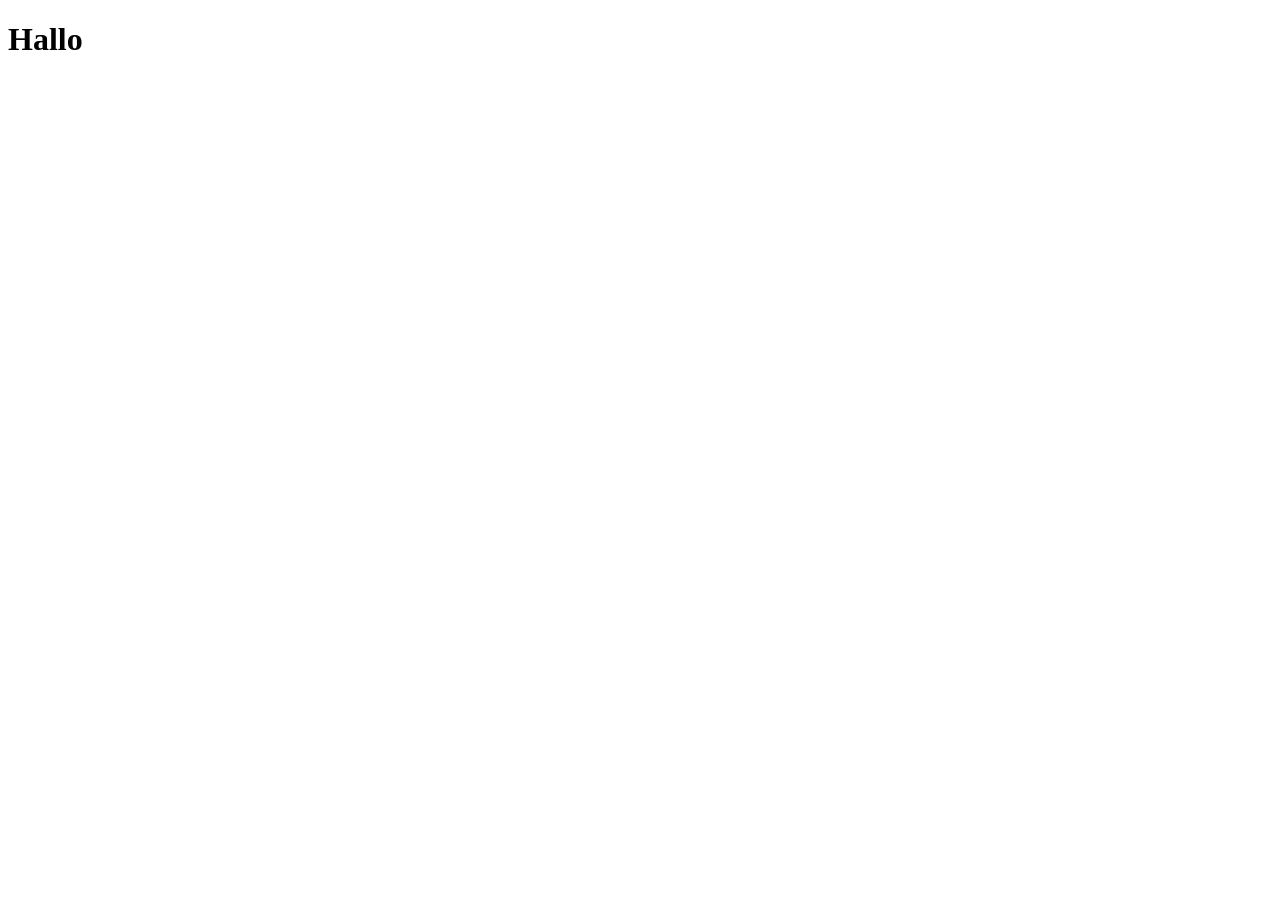
==== index.html @ 9c826c91 "init" ====
<!DOCTYPE html>
<html lang="en">
<head>
    <meta charset="UTF-8">
    <meta name="viewport" content="width=device-width, initial-scale=1.0">
    <title>Document</title>
</head>
<script async src="https://www.googletagmanager.com/gtm.js?id=GTM-KD3RTMKB"></script>
<script>
  window.dataLayer = window.dataLayer || [];
  function gtag(){dataLayer.push(arguments);}
  gtag('js', new Date());
</script>

<body>
    <h1>Hallo</h1>
</body>
</html>
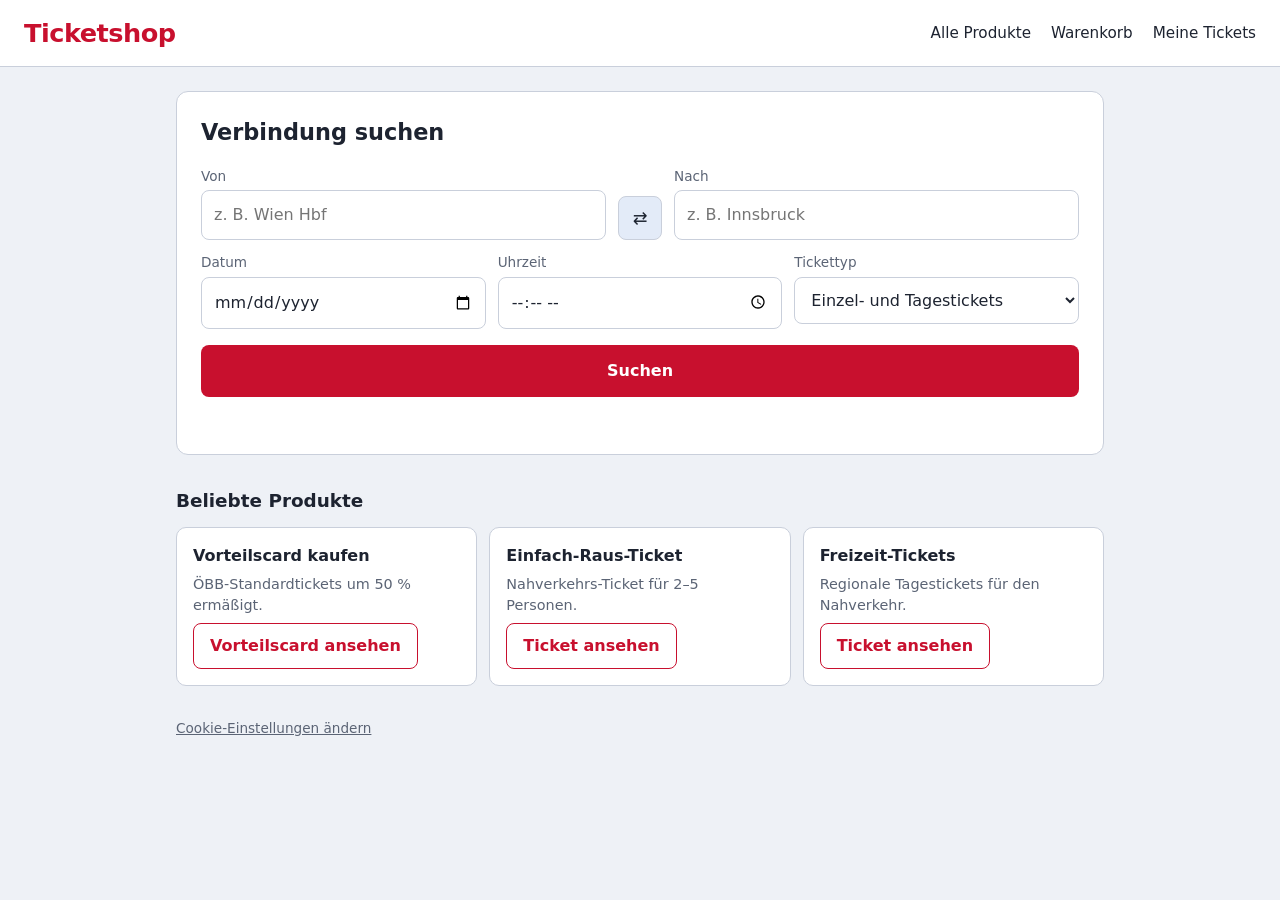
==== commit 4d6f4ca3: "Very minimalistic page, attempted rebuild of oebb, styles by ai" ====
--- a/index.html
+++ b/index.html
@@ -1,18 +1,59 @@
 <!DOCTYPE html>
-<html lang="en">
+<html lang="de">
 <head>
-    <meta charset="UTF-8">
-    <meta name="viewport" content="width=device-width, initial-scale=1.0">
-    <title>Document</title>
+<meta charset="UTF-8">
+<meta name="viewport" content="width=device-width, initial-scale=1.0">
+<title>Ticketshop Prototype – Analytics Demo</title>
+<link rel="stylesheet" href="styles.css">
 </head>
-<script async src="https://www.googletagmanager.com/gtm.js?id=GTM-KD3RTMKB"></script>
-<script>
-  window.dataLayer = window.dataLayer || [];
-  function gtag(){dataLayer.push(arguments);}
-  gtag('js', new Date());
-</script>
+<body>
 
-<body>
-    <h1>Hallo</h1>
+<header>
+  <span class="logo">Ticketshop</span>
+  <nav><a href="#">Alle Produkte</a><a href="#">Warenkorb</a><a href="#">Meine Tickets</a></nav>
+</header>
+
+<main>
+  <form class="search" id="search-form">
+    <h1>Verbindung suchen</h1>
+    <div class="grid">
+      <div><label for="from">Von</label><input id="from" placeholder="z. B. Wien Hbf" autocomplete="off"></div>
+      <button type="button" class="swap" id="swap-btn" aria-label="Von und Nach tauschen">⇄</button>
+      <div><label for="to">Nach</label><input id="to" placeholder="z. B. Innsbruck" autocomplete="off"></div>
+    </div>
+    <div class="row2">
+      <div><label for="date">Datum</label><input id="date" type="date"></div>
+      <div><label for="time">Uhrzeit</label><input id="time" type="time"></div>
+      <div><label for="ticket-type">Tickettyp</label>
+        <select id="ticket-type">
+          <option value="single">Einzel- und Tagestickets</option>
+          <option value="season">Zeitkarten</option>
+          <option value="reservation">Nur Sitzplatzreservierung</option>
+        </select>
+      </div>
+    </div>
+    <button type="submit" class="primary" id="search-btn">Suchen</button>
+    <div id="result" role="status" aria-live="polite"></div>
+  </form>
+
+  <h2>Beliebte Produkte</h2>
+  <div class="products">
+    <div class="product"><strong>Vorteilscard kaufen</strong><p>ÖBB-Standardtickets um 50 % ermäßigt.</p>
+      <button data-cta="vorteilscard">Vorteilscard ansehen</button></div>
+    <div class="product"><strong>Einfach-Raus-Ticket</strong><p>Nahverkehrs-Ticket für 2–5 Personen.</p>
+      <button data-cta="einfach_raus">Ticket ansehen</button></div>
+    <div class="product"><strong>Freizeit-Tickets</strong><p>Regionale Tagestickets für den Nahverkehr.</p>
+      <button data-cta="freizeit">Ticket ansehen</button></div>
+  </div>
+
+  <button class="reset" id="reset-consent">Cookie-Einstellungen ändern</button>
+</main>
+
+<div id="banner" role="dialog" aria-label="Cookie-Einwilligung">
+  <p>Wir messen mit Google Analytics (über den Google Tag Manager), wie diese Seite genutzt wird. Das passiert erst, wenn Sie zustimmen. IP-Adressen werden anonymisiert.</p>
+  <div><button id="decline">Ablehnen</button><button id="accept">Zustimmen</button></div>
+</div>
+
+<script src="index.js"></script>
 </body>
 </html>
--- a/styles.css
+++ b/styles.css
@@ -0,0 +1,41 @@
+:root{
+  --red:#c8102e; --red-dark:#a30d25; --ink:#1d2330; --muted:#5b6475;
+  --bg:#eef1f6; --card:#fff; --line:#c9cfdb; --tint:#e3ebf8;
+}
+@media (prefers-color-scheme: dark){
+  :root{ --ink:#eef1f6; --muted:#a9b1c2; --bg:#141a26; --card:#1d2433; --line:#3a4358; --tint:#26314a; }
+}
+*{box-sizing:border-box}
+body{margin:0;font-family:system-ui,-apple-system,"Segoe UI",Roboto,sans-serif;background:var(--bg);color:var(--ink);line-height:1.5}
+header{background:var(--card);border-bottom:1px solid var(--line);padding:14px 24px;display:flex;justify-content:space-between;align-items:center;gap:16px}
+.logo{font-weight:800;font-size:1.6rem;color:var(--red);letter-spacing:-.5px}
+nav{display:flex;gap:20px;font-size:.95rem}
+nav a{color:var(--ink);text-decoration:none}
+nav a:hover{text-decoration:underline}
+main{max-width:960px;margin:0 auto;padding:24px 16px 120px}
+.search{background:var(--card);border-radius:12px;padding:24px;border:1px solid var(--line)}
+.search h1{margin:0 0 16px;font-size:1.4rem}
+.grid{display:grid;grid-template-columns:1fr auto 1fr;gap:12px;align-items:end}
+label{display:block;font-size:.85rem;color:var(--muted);margin-bottom:4px}
+input,select{width:100%;padding:12px;font:inherit;color:var(--ink);background:var(--card);border:1px solid var(--line);border-radius:8px}
+.row2{display:grid;grid-template-columns:1fr 1fr 1fr;gap:12px;margin-top:12px}
+button{font:inherit;cursor:pointer;border-radius:8px}
+.swap{width:44px;height:44px;border:1px solid var(--line);background:var(--tint);color:var(--ink);font-size:1.1rem}
+.primary{margin-top:16px;width:100%;padding:14px;border:0;background:var(--red);color:#fff;font-weight:700}
+.primary:hover{background:var(--red-dark)}
+:focus-visible{outline:3px solid #1a5fd0;outline-offset:2px}
+#result{margin-top:12px;font-size:.95rem;color:var(--muted);min-height:1.4em}
+h2{margin:32px 0 12px;font-size:1.15rem}
+.products{display:grid;grid-template-columns:repeat(auto-fit,minmax(260px,1fr));gap:12px}
+.product{background:var(--card);border:1px solid var(--line);border-radius:10px;padding:16px;display:flex;flex-direction:column;gap:6px}
+.product p{margin:0;color:var(--muted);font-size:.9rem;flex:1}
+.product button{align-self:flex-start;padding:10px 16px;border:1px solid var(--red);background:transparent;color:var(--red);font-weight:600}
+.product button:hover{background:var(--red);color:#fff}
+#banner{position:fixed;left:0;right:0;bottom:0;background:var(--card);border-top:3px solid var(--red);padding:16px 24px;display:none;gap:16px;align-items:center;justify-content:space-between;flex-wrap:wrap;z-index:10}
+#banner p{margin:0;max-width:640px;font-size:.9rem}
+#banner div{display:flex;gap:8px}
+#banner button{padding:10px 18px;border:1px solid var(--red)}
+#accept{background:var(--red);color:#fff;font-weight:700}
+#decline{background:transparent;color:var(--red)}
+.reset{background:none;border:0;color:var(--muted);text-decoration:underline;font-size:.85rem;margin-top:32px;padding:0}
+@media(max-width:640px){ .grid,.row2{grid-template-columns:1fr} .swap{width:100%} nav{display:none} }
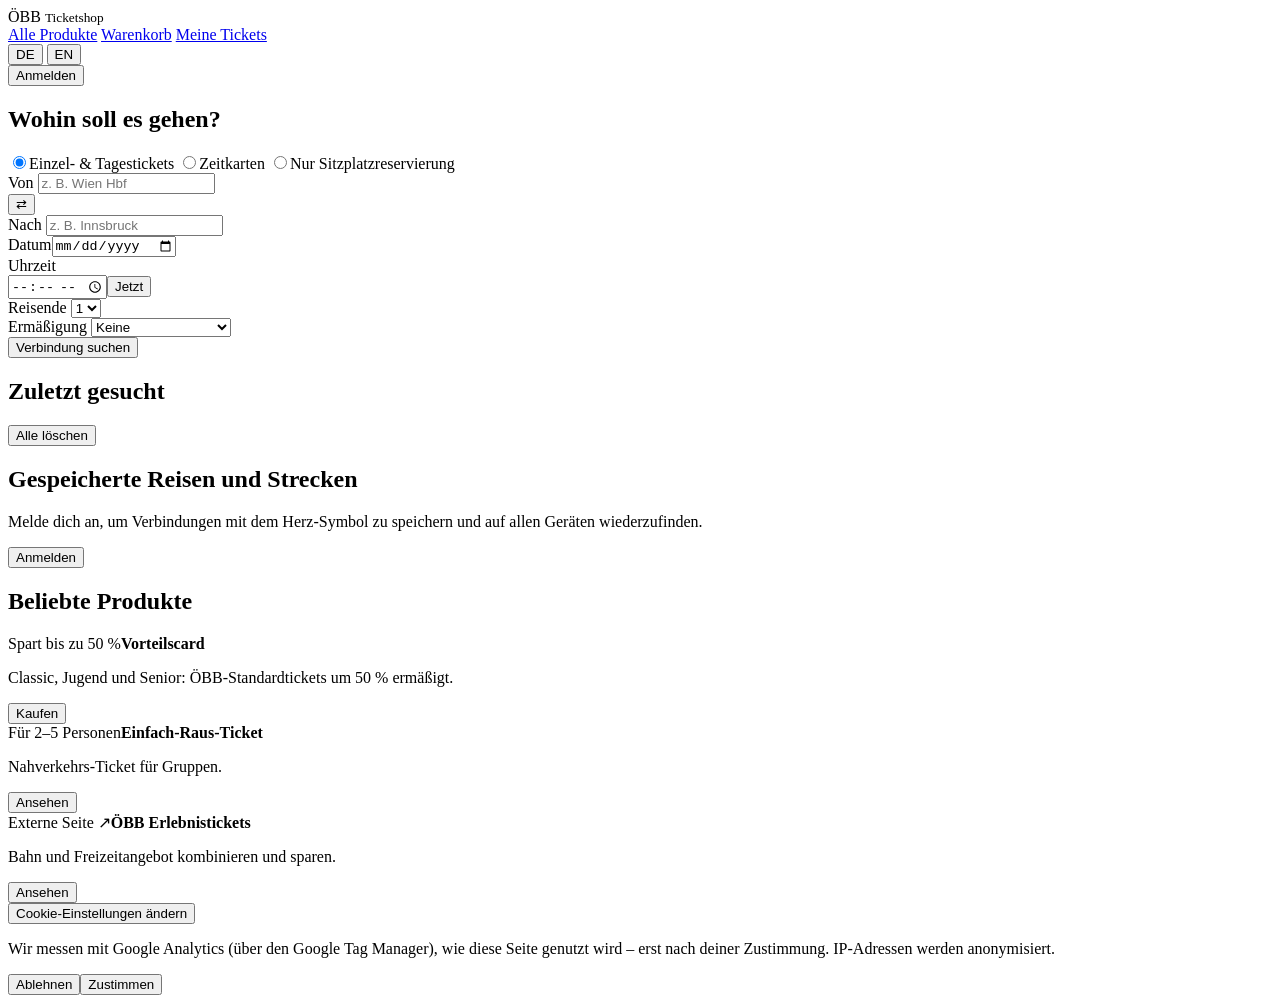
==== commit 88c2d13a: "added tracking by google analytics" ====
--- a/index.html
+++ b/index.html
@@ -3,57 +3,95 @@
 <head>
 <meta charset="UTF-8">
 <meta name="viewport" content="width=device-width, initial-scale=1.0">
-<title>Ticketshop Prototype – Analytics Demo</title>
-<link rel="stylesheet" href="styles.css">
+<title>Ticketshop Prototype – improved landing page</title>
+<link rel="stylesheet" href="style.css">
 </head>
 <body>
 
 <header>
-  <span class="logo">Ticketshop</span>
-  <nav><a href="#">Alle Produkte</a><a href="#">Warenkorb</a><a href="#">Meine Tickets</a></nav>
+  <span class="logo">ÖBB <small>Ticketshop</small></span>
+  <nav aria-label="Hauptnavigation">
+    <a href="#" data-i18n="nav_products">Alle Produkte</a>
+    <a href="#" data-i18n="nav_cart">Warenkorb</a>
+    <a href="#" data-i18n="nav_tickets">Meine Tickets</a>
+  </nav>
+  <div class="tools">
+    <div class="lang" role="group" aria-label="Sprache">
+      <button type="button" data-lang="de" aria-pressed="true">DE</button>
+      <button type="button" data-lang="en" aria-pressed="false">EN</button>
+    </div>
+    <button type="button" class="login" id="login-btn" data-i18n="login">Anmelden</button>
+  </div>
 </header>
+
+<section class="band"><h1 data-i18n="headline">Wohin soll es gehen?</h1></section>
 
 <main>
   <form class="search" id="search-form">
-    <h1>Verbindung suchen</h1>
+    <div class="tabs" role="radiogroup" aria-label="Tickettyp">
+      <label><input type="radio" name="tt" value="single" checked><span data-i18n="tt_single">Einzel- & Tagestickets</span></label>
+      <label><input type="radio" name="tt" value="season"><span data-i18n="tt_season">Zeitkarten</span></label>
+      <label><input type="radio" name="tt" value="reservation"><span data-i18n="tt_res">Nur Sitzplatzreservierung</span></label>
+    </div>
+
     <div class="grid">
-      <div><label for="from">Von</label><input id="from" placeholder="z. B. Wien Hbf" autocomplete="off"></div>
+      <div><label for="from" data-i18n="from">Von</label>
+        <input id="from" list="stations" autocomplete="off" data-i18n-ph="ph_from" placeholder="z. B. Wien Hbf"></div>
       <button type="button" class="swap" id="swap-btn" aria-label="Von und Nach tauschen">⇄</button>
-      <div><label for="to">Nach</label><input id="to" placeholder="z. B. Innsbruck" autocomplete="off"></div>
+      <div><label for="to" data-i18n="to">Nach</label>
+        <input id="to" list="stations" autocomplete="off" data-i18n-ph="ph_to" placeholder="z. B. Innsbruck"></div>
     </div>
-    <div class="row2">
-      <div><label for="date">Datum</label><input id="date" type="date"></div>
-      <div><label for="time">Uhrzeit</label><input id="time" type="time"></div>
-      <div><label for="ticket-type">Tickettyp</label>
-        <select id="ticket-type">
-          <option value="single">Einzel- und Tagestickets</option>
-          <option value="season">Zeitkarten</option>
-          <option value="reservation">Nur Sitzplatzreservierung</option>
-        </select>
-      </div>
+    <datalist id="stations"><option value="Wien Hbf"><option value="Graz Hbf"><option value="Salzburg Hbf"><option value="Innsbruck Hbf"><option value="Linz/Donau Hbf"><option value="Klagenfurt Hbf"></datalist>
+
+    <div class="row">
+      <div><label for="date" data-i18n="date">Datum</label><input id="date" type="date"></div>
+      <div><label for="time" data-i18n="time">Uhrzeit</label>
+        <div class="inline"><input id="time" type="time"><button type="button" class="ghost" id="now-btn" data-i18n="now">Jetzt</button></div></div>
+      <div><label for="pax" data-i18n="pax">Reisende</label>
+        <select id="pax"><option>1</option><option>2</option><option>3</option><option>4</option><option>5</option><option>6</option></select></div>
+      <div><label for="disc" data-i18n="disc">Ermäßigung</label>
+        <select id="disc"><option value="none" data-i18n="disc_none">Keine</option><option value="classic">Vorteilscard Classic</option><option value="youth">Vorteilscard Jugend</option><option value="senior">Vorteilscard Senior</option></select></div>
     </div>
-    <button type="submit" class="primary" id="search-btn">Suchen</button>
+
+    <button type="submit" class="primary" data-i18n="search">Verbindung suchen</button>
     <div id="result" role="status" aria-live="polite"></div>
   </form>
 
-  <h2>Beliebte Produkte</h2>
-  <div class="products">
-    <div class="product"><strong>Vorteilscard kaufen</strong><p>ÖBB-Standardtickets um 50 % ermäßigt.</p>
-      <button data-cta="vorteilscard">Vorteilscard ansehen</button></div>
-    <div class="product"><strong>Einfach-Raus-Ticket</strong><p>Nahverkehrs-Ticket für 2–5 Personen.</p>
-      <button data-cta="einfach_raus">Ticket ansehen</button></div>
-    <div class="product"><strong>Freizeit-Tickets</strong><p>Regionale Tagestickets für den Nahverkehr.</p>
-      <button data-cta="freizeit">Ticket ansehen</button></div>
-  </div>
+  <section class="panel">
+    <div class="head"><h2 data-i18n="recent">Zuletzt gesucht</h2>
+      <button type="button" class="link" id="clear-recent" data-i18n="clear">Alle löschen</button></div>
+    <div id="recent" class="chips"></div>
+  </section>
 
-  <button class="reset" id="reset-consent">Cookie-Einstellungen ändern</button>
+  <section class="panel">
+    <h2 data-i18n="saved">Gespeicherte Reisen und Strecken</h2>
+    <p class="hint" data-i18n="saved_hint">Melde dich an, um Verbindungen mit dem Herz-Symbol zu speichern und auf allen Geräten wiederzufinden.</p>
+    <button type="button" class="ghost" id="saved-login" data-i18n="login">Anmelden</button>
+  </section>
+
+  <section>
+    <h2 data-i18n="popular">Beliebte Produkte</h2>
+    <div class="products">
+      <div class="product"><span class="tag" data-i18n="tag_save">Spart bis zu 50 %</span><strong>Vorteilscard</strong>
+        <p data-i18n="p_vc">Classic, Jugend und Senior: ÖBB-Standardtickets um 50 % ermäßigt.</p>
+        <button type="button" data-cta="vorteilscard" data-i18n="buy">Kaufen</button></div>
+      <div class="product"><span class="tag" data-i18n="tag_group">Für 2–5 Personen</span><strong>Einfach-Raus-Ticket</strong>
+        <p data-i18n="p_er">Nahverkehrs-Ticket für Gruppen.</p>
+        <button type="button" data-cta="einfach_raus" data-i18n="view">Ansehen</button></div>
+      <div class="product"><span class="tag" data-i18n="tag_ext">Externe Seite ↗</span><strong>ÖBB Erlebnistickets</strong>
+        <p data-i18n="p_ex">Bahn und Freizeitangebot kombinieren und sparen.</p>
+        <button type="button" data-cta="erlebnis" data-i18n="view">Ansehen</button></div>
+    </div>
+  </section>
+
+  <button class="link reset" id="reset-consent" data-i18n="cookie_settings">Cookie-Einstellungen ändern</button>
 </main>
 
 <div id="banner" role="dialog" aria-label="Cookie-Einwilligung">
-  <p>Wir messen mit Google Analytics (über den Google Tag Manager), wie diese Seite genutzt wird. Das passiert erst, wenn Sie zustimmen. IP-Adressen werden anonymisiert.</p>
-  <div><button id="decline">Ablehnen</button><button id="accept">Zustimmen</button></div>
+  <p data-i18n="consent_text">Wir messen mit Google Analytics (über den Google Tag Manager), wie diese Seite genutzt wird – erst nach deiner Zustimmung. IP-Adressen werden anonymisiert.</p>
+  <div><button id="decline" data-i18n="decline">Ablehnen</button><button id="accept" data-i18n="accept">Zustimmen</button></div>
 </div>
 
-<script src="index.js"></script>
+<script src="script.js"></script>
 </body>
 </html>
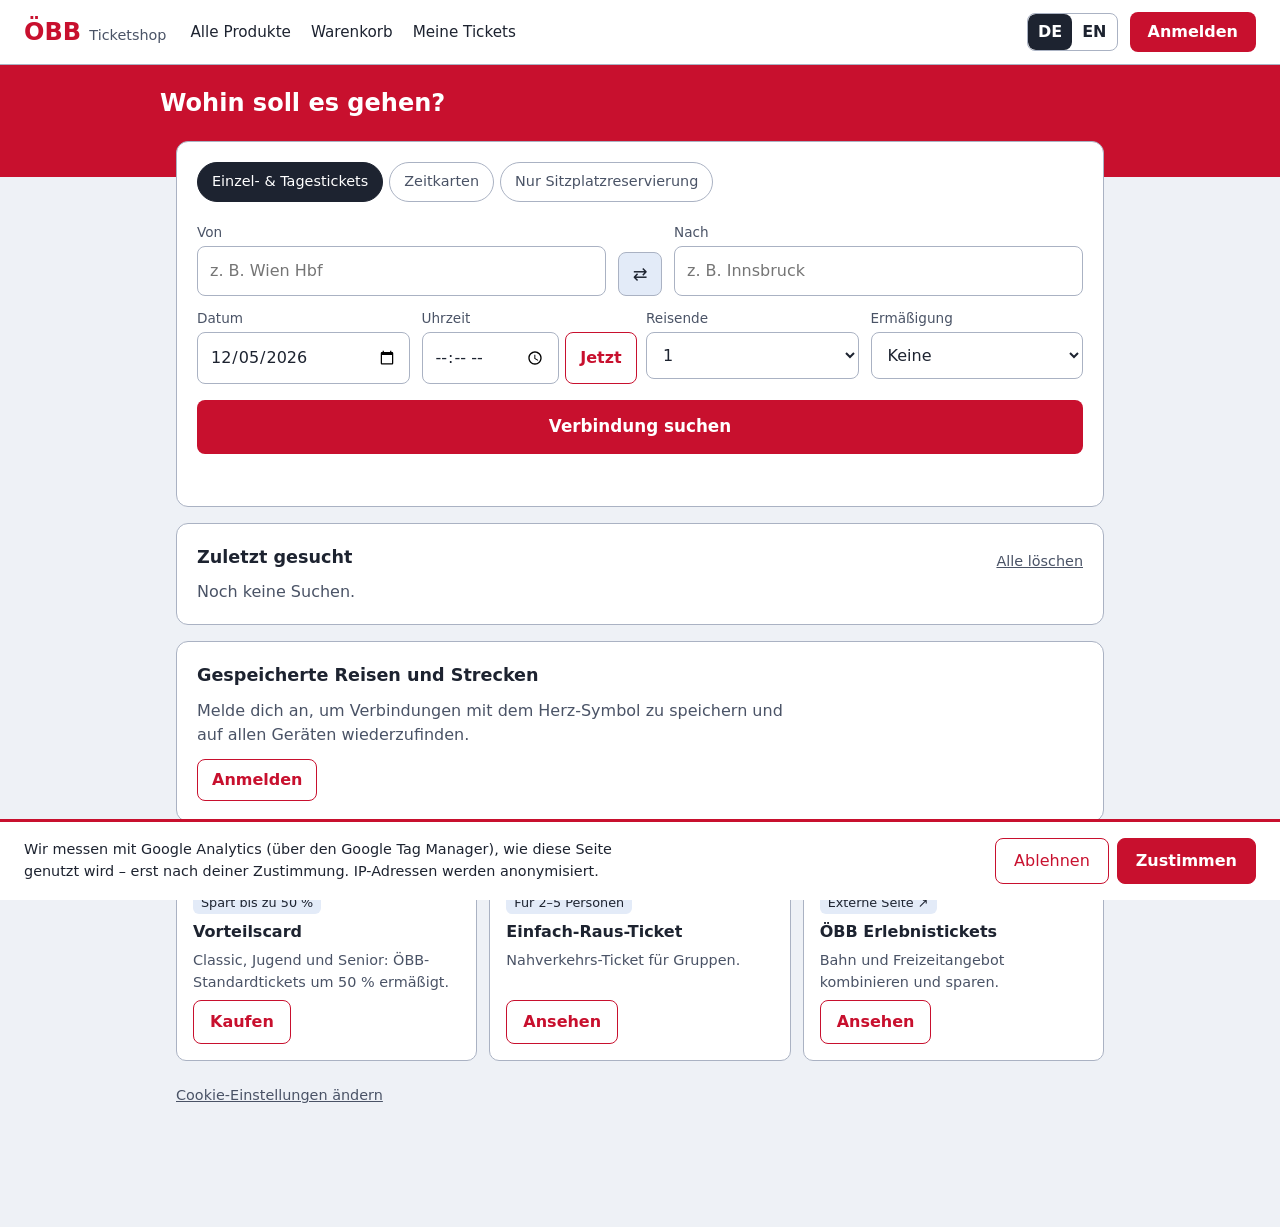
==== commit 9f5ef410: "Rename stylesheet and script files in index.html fixing naming inconsistencies" ====
--- a/index.html
+++ b/index.html
@@ -4,7 +4,7 @@
 <meta charset="UTF-8">
 <meta name="viewport" content="width=device-width, initial-scale=1.0">
 <title>Ticketshop Prototype – improved landing page</title>
-<link rel="stylesheet" href="style.css">
+<link rel="stylesheet" href="styles.css">
 </head>
 <body>
 
@@ -92,6 +92,6 @@
   <div><button id="decline" data-i18n="decline">Ablehnen</button><button id="accept" data-i18n="accept">Zustimmen</button></div>
 </div>
 
-<script src="script.js"></script>
+<script src="index.js"></script>
 </body>
-</html>+</html>
--- a/styles.css
+++ b/styles.css
@@ -0,0 +1,63 @@
+:root{
+  --red:#c8102e; --red-dark:#a30d25; --ink:#1d2330; --muted:#4a5366;
+  --bg:#eef1f6; --card:#fff; --line:#aab2c3; --tint:#e3ebf8;
+}
+@media (prefers-color-scheme: dark){
+  :root{ --ink:#eef1f6; --muted:#b4bccc; --bg:#141a26; --card:#1d2433; --line:#4a5470; --tint:#26314a; --red:#ff5a73; --red-dark:#ff7d90; }
+}
+*{box-sizing:border-box}
+body{margin:0;font-family:system-ui,-apple-system,"Segoe UI",Roboto,sans-serif;background:var(--bg);color:var(--ink);line-height:1.5}
+header{background:var(--card);border-bottom:1px solid var(--line);padding:12px 24px;display:flex;align-items:center;gap:24px}
+.logo{font-weight:800;font-size:1.5rem;color:var(--red)} .logo small{font-weight:500;font-size:.9rem;color:var(--muted)}
+nav{display:flex;gap:20px;font-size:.95rem;flex:1}
+nav a{color:var(--ink);text-decoration:none} nav a:hover{text-decoration:underline}
+.tools{display:flex;gap:12px;align-items:center}
+.lang{display:flex;border:1px solid var(--line);border-radius:8px;overflow:hidden}
+.lang button{border:0;background:transparent;color:var(--ink);padding:6px 10px;font-weight:600}
+.lang button[aria-pressed="true"]{background:var(--ink);color:var(--card)}
+.login{padding:8px 18px;border:0;background:var(--red);color:#fff;font-weight:700}
+.band{background:var(--red);padding:20px 24px 56px}
+.band h1{max-width:960px;margin:0 auto;color:#fff;font-size:1.5rem}
+main{max-width:960px;margin:-36px auto 0;padding:0 16px 120px}
+.search,.panel{background:var(--card);border:1px solid var(--line);border-radius:12px;padding:20px;margin-bottom:16px}
+.tabs{display:flex;gap:6px;flex-wrap:wrap;margin-bottom:16px}
+.tabs input{position:absolute;opacity:0}
+.tabs span{display:block;padding:8px 14px;border:1px solid var(--line);border-radius:999px;cursor:pointer;font-size:.9rem}
+.tabs input:checked + span{background:var(--ink);color:var(--card);border-color:var(--ink)}
+.tabs input:focus-visible + span{outline:3px solid #1a5fd0;outline-offset:2px}
+.grid{display:grid;grid-template-columns:1fr auto 1fr;gap:12px;align-items:end}
+.row{display:grid;grid-template-columns:repeat(auto-fit,minmax(150px,1fr));gap:12px;margin-top:12px}
+.inline{display:flex;gap:6px}
+label{display:block;font-size:.85rem;color:var(--muted);margin-bottom:4px}
+input,select{width:100%;padding:12px;font:inherit;color:var(--ink);background:var(--card);border:1px solid var(--line);border-radius:8px}
+button{font:inherit;cursor:pointer;border-radius:8px}
+.swap{width:44px;height:44px;border:1px solid var(--line);background:var(--tint);color:var(--ink);font-size:1.1rem}
+.ghost{padding:8px 14px;border:1px solid var(--red);background:transparent;color:var(--red);font-weight:600;white-space:nowrap}
+.ghost:hover,.product button:hover{background:var(--red);color:#fff}
+.primary{margin-top:16px;width:100%;padding:14px;border:0;background:var(--red);color:#fff;font-weight:700;font-size:1.05rem}
+.primary:hover,.login:hover{background:var(--red-dark)}
+:focus-visible{outline:3px solid #1a5fd0;outline-offset:2px}
+#result{margin-top:10px;min-height:1.4em;color:var(--muted)}
+h2{margin:0 0 10px;font-size:1.1rem}
+.head{display:flex;justify-content:space-between;align-items:center}
+.link{background:none;border:0;color:var(--muted);text-decoration:underline;padding:0;font-size:.9rem}
+.hint{margin:0 0 12px;color:var(--muted);max-width:60ch}
+.chips{display:flex;gap:8px;flex-wrap:wrap}
+.chip{display:flex;align-items:center;border:1px solid var(--line);border-radius:999px;overflow:hidden}
+.chip button{border:0;background:transparent;color:var(--ink);padding:8px 12px;border-radius:0}
+.chip .del{padding:8px 10px;color:var(--muted);border-left:1px solid var(--line)}
+.chip button:hover{background:var(--tint)}
+.empty{color:var(--muted);margin:0}
+.products{display:grid;grid-template-columns:repeat(auto-fit,minmax(260px,1fr));gap:12px}
+.product{background:var(--card);border:1px solid var(--line);border-radius:10px;padding:16px;display:flex;flex-direction:column;gap:6px}
+.product p{margin:0;color:var(--muted);font-size:.9rem;flex:1}
+.tag{align-self:flex-start;font-size:.8rem;padding:2px 8px;border-radius:6px;background:var(--tint)}
+.product button{align-self:flex-start;padding:9px 16px;border:1px solid var(--red);background:transparent;color:var(--red);font-weight:600}
+.reset{margin-top:24px}
+#banner{position:fixed;left:0;right:0;bottom:0;background:var(--card);border-top:3px solid var(--red);padding:16px 24px;display:none;gap:16px;align-items:center;justify-content:space-between;flex-wrap:wrap;z-index:10}
+#banner p{margin:0;max-width:640px;font-size:.9rem}
+#banner div{display:flex;gap:8px}
+#banner button{padding:10px 18px;border:1px solid var(--red)}
+#accept{background:var(--red);color:#fff;font-weight:700}
+#decline{background:transparent;color:var(--red)}
+@media(max-width:700px){ .grid{grid-template-columns:1fr} .swap{width:100%} nav{display:none} header{justify-content:space-between} }
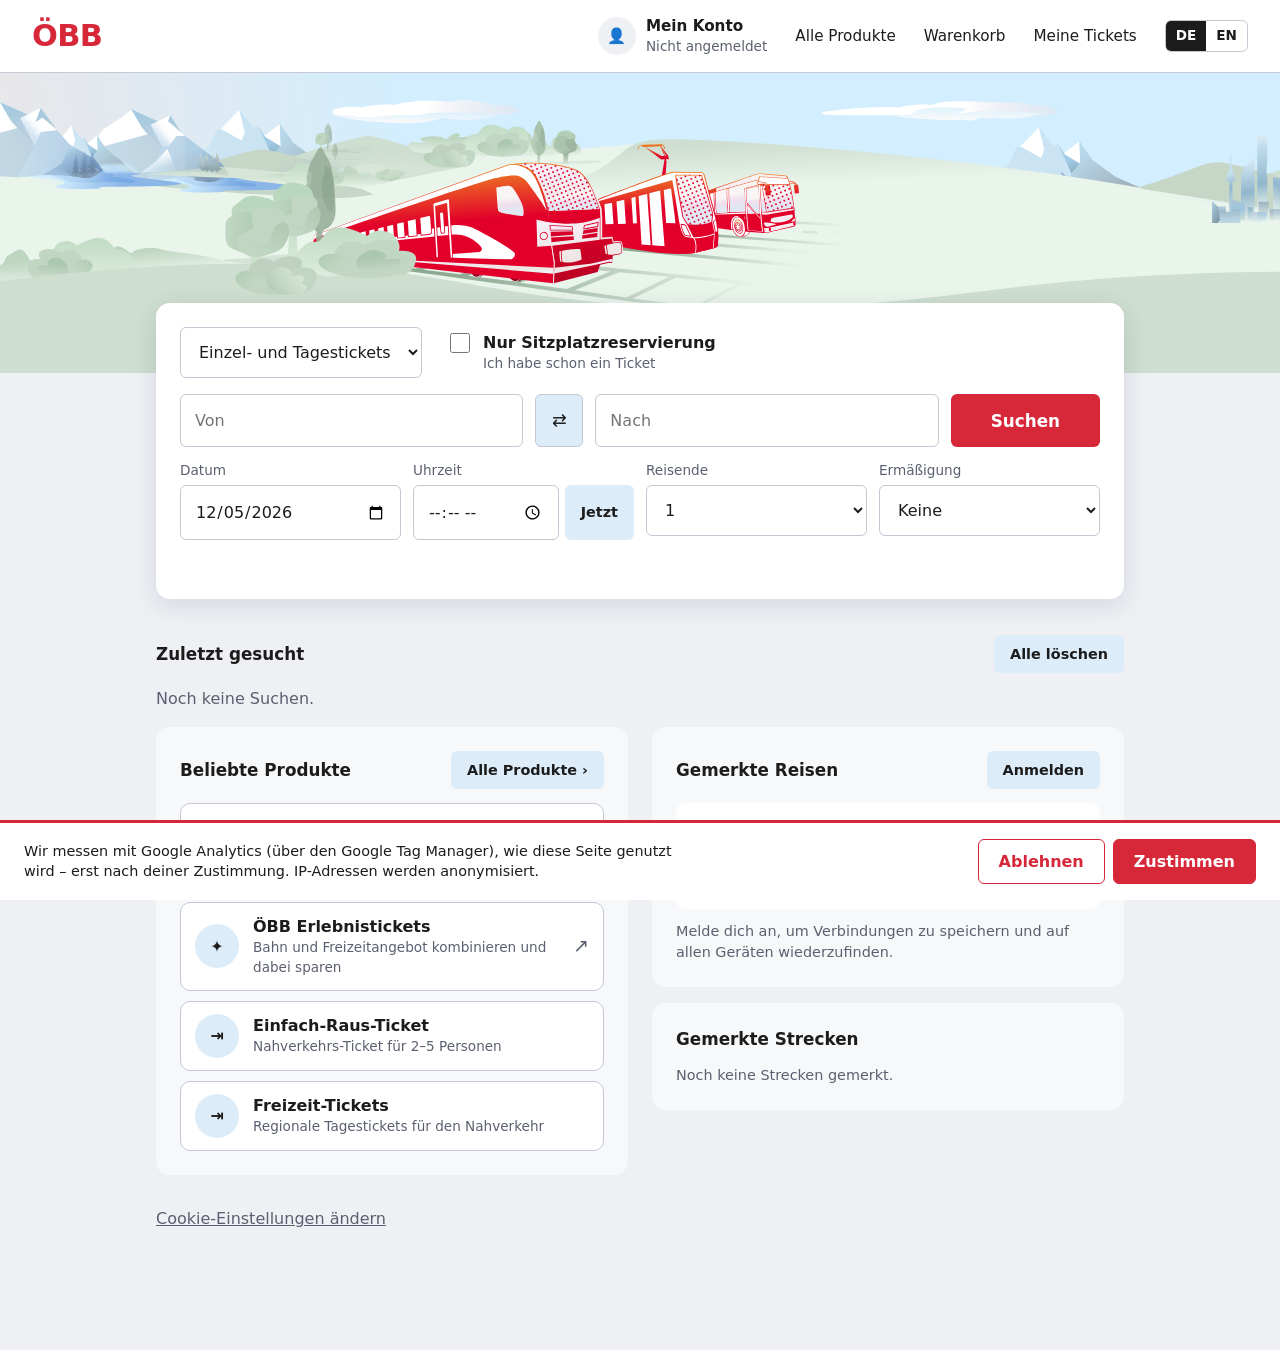
==== commit b8501af8: "reconstruction of the original site, ugh. From here on working is possible" ====
--- a/index.html
+++ b/index.html
@@ -2,96 +2,127 @@
 <html lang="de">
 <head>
 <meta charset="UTF-8">
-<meta name="viewport" content="width=device-width, initial-scale=1.0">
-<title>Ticketshop Prototype – improved landing page</title>
+<meta name="viewport" content="width=device-width, initial-scale=1">
+<title>Ticketshop Prototype – ÖBB</title>
 <link rel="stylesheet" href="styles.css">
 </head>
 <body>
 
-<header>
-  <span class="logo">ÖBB <small>Ticketshop</small></span>
+<header class="site-header">
+  <a class="logo" href="#" aria-label="ÖBB Ticketshop">ÖBB</a>
   <nav aria-label="Hauptnavigation">
+    <button type="button" class="account" id="login-btn">
+      <span class="avatar" aria-hidden="true">👤</span>
+      <span><strong data-i18n="account">Mein Konto</strong><small data-i18n="logged_out">Nicht angemeldet</small></span>
+    </button>
     <a href="#" data-i18n="nav_products">Alle Produkte</a>
     <a href="#" data-i18n="nav_cart">Warenkorb</a>
     <a href="#" data-i18n="nav_tickets">Meine Tickets</a>
-  </nav>
-  <div class="tools">
     <div class="lang" role="group" aria-label="Sprache">
       <button type="button" data-lang="de" aria-pressed="true">DE</button>
       <button type="button" data-lang="en" aria-pressed="false">EN</button>
     </div>
-    <button type="button" class="login" id="login-btn" data-i18n="login">Anmelden</button>
-  </div>
+  </nav>
 </header>
 
-<section class="band"><h1 data-i18n="headline">Wohin soll es gehen?</h1></section>
+<section class="hero">
+  <img src="background_d5968060.svg" alt="" class="hero-img">
+  <h1 class="sr-only" data-i18n="headline">Wohin soll es gehen?</h1>
+</section>
 
 <main>
-  <form class="search" id="search-form">
-    <div class="tabs" role="radiogroup" aria-label="Tickettyp">
-      <label><input type="radio" name="tt" value="single" checked><span data-i18n="tt_single">Einzel- & Tagestickets</span></label>
-      <label><input type="radio" name="tt" value="season"><span data-i18n="tt_season">Zeitkarten</span></label>
-      <label><input type="radio" name="tt" value="reservation"><span data-i18n="tt_res">Nur Sitzplatzreservierung</span></label>
+  <form class="card search-form" id="search-form" novalidate>
+    <div class="type-row">
+      <div class="select-wrap">
+        <label for="tt" class="sr-only" data-i18n="tt_label">Tickettyp</label>
+        <select id="tt">
+          <option value="single" data-i18n="tt_single">Einzel- und Tagestickets</option>
+          <option value="season" data-i18n="tt_season">Zeitkarten</option>
+        </select>
+      </div>
+      <label class="check">
+        <input type="checkbox" id="res">
+        <span><strong data-i18n="res">Nur Sitzplatzreservierung</strong><small data-i18n="res_hint">Ich habe schon ein Ticket</small></span>
+      </label>
     </div>
 
-    <div class="grid">
-      <div><label for="from" data-i18n="from">Von</label>
-        <input id="from" list="stations" autocomplete="off" data-i18n-ph="ph_from" placeholder="z. B. Wien Hbf"></div>
-      <button type="button" class="swap" id="swap-btn" aria-label="Von und Nach tauschen">⇄</button>
-      <div><label for="to" data-i18n="to">Nach</label>
-        <input id="to" list="stations" autocomplete="off" data-i18n-ph="ph_to" placeholder="z. B. Innsbruck"></div>
+    <div class="route-row">
+      <div class="field">
+        <label for="from" class="sr-only" data-i18n="from">Von</label>
+        <input id="from" list="stations" autocomplete="off" data-i18n-ph="from" placeholder="Von">
+      </div>
+      <button type="button" class="swap" id="swap-btn" data-i18n-aria="swap" aria-label="Von und Nach tauschen">⇄</button>
+      <div class="field">
+        <label for="to" class="sr-only" data-i18n="to">Nach</label>
+        <input id="to" list="stations" autocomplete="off" data-i18n-ph="to" placeholder="Nach">
+      </div>
+      <button type="submit" class="primary" data-i18n="search">Suchen</button>
     </div>
-    <datalist id="stations"><option value="Wien Hbf"><option value="Graz Hbf"><option value="Salzburg Hbf"><option value="Innsbruck Hbf"><option value="Linz/Donau Hbf"><option value="Klagenfurt Hbf"></datalist>
 
-    <div class="row">
-      <div><label for="date" data-i18n="date">Datum</label><input id="date" type="date"></div>
-      <div><label for="time" data-i18n="time">Uhrzeit</label>
-        <div class="inline"><input id="time" type="time"><button type="button" class="ghost" id="now-btn" data-i18n="now">Jetzt</button></div></div>
-      <div><label for="pax" data-i18n="pax">Reisende</label>
+    <datalist id="stations">
+      <option value="Wien Hbf"><option value="Graz Hbf"><option value="Salzburg Hbf">
+      <option value="Innsbruck Hbf"><option value="Linz/Donau Hbf"><option value="Klagenfurt Hbf">
+    </datalist>
+
+    <div class="details-row">
+      <div class="field"><label for="date" data-i18n="date">Datum</label><input id="date" type="date"></div>
+      <div class="field"><label for="time" data-i18n="time">Uhrzeit</label>
+        <div class="inline"><input id="time" type="time"><button type="button" class="soft" id="now-btn" data-i18n="now">Jetzt</button></div></div>
+      <div class="field"><label for="pax" data-i18n="pax">Reisende</label>
         <select id="pax"><option>1</option><option>2</option><option>3</option><option>4</option><option>5</option><option>6</option></select></div>
-      <div><label for="disc" data-i18n="disc">Ermäßigung</label>
+      <div class="field"><label for="disc" data-i18n="disc">Ermäßigung</label>
         <select id="disc"><option value="none" data-i18n="disc_none">Keine</option><option value="classic">Vorteilscard Classic</option><option value="youth">Vorteilscard Jugend</option><option value="senior">Vorteilscard Senior</option></select></div>
     </div>
-
-    <button type="submit" class="primary" data-i18n="search">Verbindung suchen</button>
-    <div id="result" role="status" aria-live="polite"></div>
+    <p id="result" role="status" aria-live="polite"></p>
   </form>
 
   <section class="panel">
     <div class="head"><h2 data-i18n="recent">Zuletzt gesucht</h2>
-      <button type="button" class="link" id="clear-recent" data-i18n="clear">Alle löschen</button></div>
+      <button type="button" class="soft" id="clear-recent" data-i18n="clear">Alle löschen</button></div>
     <div id="recent" class="chips"></div>
   </section>
 
-  <section class="panel">
-    <h2 data-i18n="saved">Gespeicherte Reisen und Strecken</h2>
-    <p class="hint" data-i18n="saved_hint">Melde dich an, um Verbindungen mit dem Herz-Symbol zu speichern und auf allen Geräten wiederzufinden.</p>
-    <button type="button" class="ghost" id="saved-login" data-i18n="login">Anmelden</button>
-  </section>
+  <div class="two-col">
+    <section class="panel">
+      <div class="head"><h2 data-i18n="popular">Beliebte Produkte</h2>
+        <button type="button" class="soft" data-cta="all_products" data-i18n="all">Alle Produkte ›</button></div>
+      <ul class="products">
+        <li><button type="button" data-cta="vorteilscard"><span class="ico" aria-hidden="true">▬</span>
+          <span><strong data-i18n="p1">Vorteilscard kaufen</strong><small data-i18n="p1d">Vorteilscard Classic, Jugend & Senior: ÖBB-Standardtickets um 50 % ermäßigt</small></span></button></li>
+        <li><button type="button" data-cta="erlebnis"><span class="ico" aria-hidden="true">✦</span>
+          <span><strong data-i18n="p2">ÖBB Erlebnistickets</strong><small data-i18n="p2d">Bahn und Freizeitangebot kombinieren und dabei sparen</small></span><span class="ext" aria-hidden="true">↗</span></button></li>
+        <li><button type="button" data-cta="einfach_raus"><span class="ico" aria-hidden="true">⇥</span>
+          <span><strong>Einfach-Raus-Ticket</strong><small data-i18n="p3d">Nahverkehrs-Ticket für 2–5 Personen</small></span></button></li>
+        <li><button type="button" data-cta="freizeit"><span class="ico" aria-hidden="true">⇥</span>
+          <span><strong data-i18n="p4">Freizeit-Tickets</strong><small data-i18n="p4d">Regionale Tagestickets für den Nahverkehr</small></span></button></li>
+      </ul>
+    </section>
 
-  <section>
-    <h2 data-i18n="popular">Beliebte Produkte</h2>
-    <div class="products">
-      <div class="product"><span class="tag" data-i18n="tag_save">Spart bis zu 50 %</span><strong>Vorteilscard</strong>
-        <p data-i18n="p_vc">Classic, Jugend und Senior: ÖBB-Standardtickets um 50 % ermäßigt.</p>
-        <button type="button" data-cta="vorteilscard" data-i18n="buy">Kaufen</button></div>
-      <div class="product"><span class="tag" data-i18n="tag_group">Für 2–5 Personen</span><strong>Einfach-Raus-Ticket</strong>
-        <p data-i18n="p_er">Nahverkehrs-Ticket für Gruppen.</p>
-        <button type="button" data-cta="einfach_raus" data-i18n="view">Ansehen</button></div>
-      <div class="product"><span class="tag" data-i18n="tag_ext">Externe Seite ↗</span><strong>ÖBB Erlebnistickets</strong>
-        <p data-i18n="p_ex">Bahn und Freizeitangebot kombinieren und sparen.</p>
-        <button type="button" data-cta="erlebnis" data-i18n="view">Ansehen</button></div>
+    <div class="stack">
+      <section class="panel">
+        <div class="head"><h2 data-i18n="trips">Gemerkte Reisen</h2>
+          <button type="button" class="soft" id="saved-login" data-i18n="login">Anmelden</button></div>
+        <ol class="steps"><li data-i18n="s1">Gewünschte Verbindung suchen</li><li data-i18n="s2">Reisedetails öffnen</li><li data-i18n="s3">Auf das Herzsymbol bei „Merken“ klicken</li></ol>
+        <p class="hint" data-i18n="saved_hint">Melde dich an, um Verbindungen zu speichern und auf allen Geräten wiederzufinden.</p>
+      </section>
+      <section class="panel">
+        <div class="head"><h2 data-i18n="routes">Gemerkte Strecken</h2></div>
+        <p class="hint" data-i18n="routes_empty">Noch keine Strecken gemerkt.</p>
+      </section>
     </div>
-  </section>
+  </div>
 
-  <button class="link reset" id="reset-consent" data-i18n="cookie_settings">Cookie-Einstellungen ändern</button>
+  <button type="button" class="link" id="reset-consent" data-i18n="cookie_settings">Cookie-Einstellungen ändern</button>
 </main>
 
-<div id="banner" role="dialog" aria-label="Cookie-Einwilligung">
-  <p data-i18n="consent_text">Wir messen mit Google Analytics (über den Google Tag Manager), wie diese Seite genutzt wird – erst nach deiner Zustimmung. IP-Adressen werden anonymisiert.</p>
-  <div><button id="decline" data-i18n="decline">Ablehnen</button><button id="accept" data-i18n="accept">Zustimmen</button></div>
+<div id="banner" class="cookie-banner" role="dialog" aria-label="Cookie-Einwilligung" aria-describedby="consent_text">
+  <p id="consent_text" data-i18n="consent_text"></p>
+  <div class="cookie-actions">
+    <button type="button" id="decline" data-i18n="decline">Ablehnen</button>
+    <button type="button" id="accept" data-i18n="accept">Zustimmen</button>
+  </div>
 </div>
 
 <script src="index.js"></script>
 </body>
-</html>
+</html>
--- a/styles.css
+++ b/styles.css
@@ -1,63 +1,104 @@
 :root{
-  --red:#c8102e; --red-dark:#a30d25; --ink:#1d2330; --muted:#4a5366;
-  --bg:#eef1f6; --card:#fff; --line:#aab2c3; --tint:#e3ebf8;
+  --red:#d62839; --red-dark:#b81f2f; --ink:#1c1c1c; --muted:#5b6070;
+  --bg:#eef0f4; --card:#fff; --line:#c3c8d4; --tint:#dcecf8; --focus:#000;
 }
-@media (prefers-color-scheme: dark){
-  :root{ --ink:#eef1f6; --muted:#b4bccc; --bg:#141a26; --card:#1d2433; --line:#4a5470; --tint:#26314a; --red:#ff5a73; --red-dark:#ff7d90; }
+@media (prefers-color-scheme:dark){
+  :root{--ink:#eef1f6;--muted:#b4bccc;--bg:#141a26;--card:#1d2433;--line:#4a5470;--tint:#26314a;--red:#ff5a73;--red-dark:#ff7d90;--focus:#fff}
 }
 *{box-sizing:border-box}
-body{margin:0;font-family:system-ui,-apple-system,"Segoe UI",Roboto,sans-serif;background:var(--bg);color:var(--ink);line-height:1.5}
-header{background:var(--card);border-bottom:1px solid var(--line);padding:12px 24px;display:flex;align-items:center;gap:24px}
-.logo{font-weight:800;font-size:1.5rem;color:var(--red)} .logo small{font-weight:500;font-size:.9rem;color:var(--muted)}
-nav{display:flex;gap:20px;font-size:.95rem;flex:1}
-nav a{color:var(--ink);text-decoration:none} nav a:hover{text-decoration:underline}
-.tools{display:flex;gap:12px;align-items:center}
-.lang{display:flex;border:1px solid var(--line);border-radius:8px;overflow:hidden}
-.lang button{border:0;background:transparent;color:var(--ink);padding:6px 10px;font-weight:600}
+body{margin:0;font-family:Inter,system-ui,-apple-system,"Segoe UI",Roboto,sans-serif;background:var(--bg);color:var(--ink);line-height:1.45}
+button,input,select{font:inherit;color:inherit}
+button{cursor:pointer}
+:focus-visible{outline:2px solid var(--focus);outline-offset:2px}
+.sr-only{position:absolute;width:1px;height:1px;overflow:hidden;clip:rect(0 0 0 0);white-space:nowrap}
+small{display:block;color:var(--muted);font-size:.85rem}
+
+/* Header */
+.site-header{background:var(--card);display:flex;align-items:center;justify-content:space-between;padding:14px 32px;border-bottom:1px solid var(--line)}
+.logo{font-weight:800;font-size:1.9rem;color:var(--red);text-decoration:none;letter-spacing:-.02em}
+.site-header nav{display:flex;align-items:center;gap:28px;font-size:.95rem;font-weight:500}
+.site-header nav>a{color:var(--ink);text-decoration:none}
+.site-header nav>a:hover{text-decoration:underline}
+.account{display:flex;align-items:center;gap:10px;background:none;border:0;text-align:left;padding:0}
+.account small{margin:0}
+.avatar{display:grid;place-items:center;width:38px;height:38px;border-radius:50%;background:var(--bg)}
+.lang{display:flex;border:1px solid var(--line);border-radius:6px;overflow:hidden}
+.lang button{border:0;background:transparent;padding:5px 10px;font-weight:600;font-size:.85rem}
 .lang button[aria-pressed="true"]{background:var(--ink);color:var(--card)}
-.login{padding:8px 18px;border:0;background:var(--red);color:#fff;font-weight:700}
-.band{background:var(--red);padding:20px 24px 56px}
-.band h1{max-width:960px;margin:0 auto;color:#fff;font-size:1.5rem}
-main{max-width:960px;margin:-36px auto 0;padding:0 16px 120px}
-.search,.panel{background:var(--card);border:1px solid var(--line);border-radius:12px;padding:20px;margin-bottom:16px}
-.tabs{display:flex;gap:6px;flex-wrap:wrap;margin-bottom:16px}
-.tabs input{position:absolute;opacity:0}
-.tabs span{display:block;padding:8px 14px;border:1px solid var(--line);border-radius:999px;cursor:pointer;font-size:.9rem}
-.tabs input:checked + span{background:var(--ink);color:var(--card);border-color:var(--ink)}
-.tabs input:focus-visible + span{outline:3px solid #1a5fd0;outline-offset:2px}
-.grid{display:grid;grid-template-columns:1fr auto 1fr;gap:12px;align-items:end}
-.row{display:grid;grid-template-columns:repeat(auto-fit,minmax(150px,1fr));gap:12px;margin-top:12px}
+
+/* Hero (Bild ist die Illustration) */
+.hero{height:300px;background:linear-gradient(#d3e6f6,#e2ece4);overflow:hidden}
+.hero-img{display:block;width:100%;height:100%;object-fit:cover;object-position:center bottom}
+
+/* Layout */
+main{max-width:1000px;margin:-70px auto 0;padding:0 16px 120px;position:relative}
+.card,.panel{background:var(--card);border-radius:14px;padding:24px}
+.card{box-shadow:0 6px 24px rgba(20,30,60,.12);margin-bottom:16px}
+.panel{background:transparent;padding:20px 0 8px}
+.two-col{display:grid;grid-template-columns:1fr 1fr;gap:24px;margin-top:8px}
+.two-col>.panel,.stack>.panel{background:color-mix(in srgb,var(--card) 55%,var(--bg));border-radius:14px;padding:24px;margin-bottom:16px}
+.stack{display:flex;flex-direction:column}
+.head{display:flex;justify-content:space-between;align-items:center;gap:12px;margin-bottom:14px}
+h2{margin:0;font-size:1.05rem}
+.panel:not(.two-col>.panel):not(.stack>.panel){background:transparent}
+
+/* Formular */
+.type-row{display:flex;align-items:center;gap:24px;flex-wrap:wrap;margin-bottom:16px}
+select,input[type=text],input:not([type=checkbox]){width:100%;padding:14px;background:var(--card);border:1px solid var(--line);border-radius:6px}
+.select-wrap{min-width:240px}
+.check{display:flex;gap:10px;align-items:flex-start;cursor:pointer}
+.check input{width:20px;height:20px;margin-top:2px;accent-color:var(--red)}
+.route-row{display:grid;grid-template-columns:1fr auto 1fr auto;gap:12px;align-items:stretch}
+.swap{width:48px;border:1px solid var(--line);background:var(--tint);border-radius:6px;font-size:1.1rem}
+.primary{padding:0 40px;border:0;border-radius:6px;background:var(--red);color:#fff;font-weight:700;font-size:1.05rem}
+.primary:hover{background:var(--red-dark)}
+.details-row{display:grid;grid-template-columns:repeat(auto-fit,minmax(150px,1fr));gap:12px;margin-top:14px}
+.details-row label{display:block;font-size:.85rem;color:var(--muted);margin-bottom:4px}
 .inline{display:flex;gap:6px}
-label{display:block;font-size:.85rem;color:var(--muted);margin-bottom:4px}
-input,select{width:100%;padding:12px;font:inherit;color:var(--ink);background:var(--card);border:1px solid var(--line);border-radius:8px}
-button{font:inherit;cursor:pointer;border-radius:8px}
-.swap{width:44px;height:44px;border:1px solid var(--line);background:var(--tint);color:var(--ink);font-size:1.1rem}
-.ghost{padding:8px 14px;border:1px solid var(--red);background:transparent;color:var(--red);font-weight:600;white-space:nowrap}
-.ghost:hover,.product button:hover{background:var(--red);color:#fff}
-.primary{margin-top:16px;width:100%;padding:14px;border:0;background:var(--red);color:#fff;font-weight:700;font-size:1.05rem}
-.primary:hover,.login:hover{background:var(--red-dark)}
-:focus-visible{outline:3px solid #1a5fd0;outline-offset:2px}
-#result{margin-top:10px;min-height:1.4em;color:var(--muted)}
-h2{margin:0 0 10px;font-size:1.1rem}
-.head{display:flex;justify-content:space-between;align-items:center}
-.link{background:none;border:0;color:var(--muted);text-decoration:underline;padding:0;font-size:.9rem}
-.hint{margin:0 0 12px;color:var(--muted);max-width:60ch}
-.chips{display:flex;gap:8px;flex-wrap:wrap}
-.chip{display:flex;align-items:center;border:1px solid var(--line);border-radius:999px;overflow:hidden}
-.chip button{border:0;background:transparent;color:var(--ink);padding:8px 12px;border-radius:0}
-.chip .del{padding:8px 10px;color:var(--muted);border-left:1px solid var(--line)}
+#result{margin:12px 0 0;min-height:1.4em;color:var(--muted)}
+.soft{border:0;background:var(--tint);padding:9px 16px;border-radius:6px;font-weight:600;font-size:.9rem;white-space:nowrap}
+.soft:hover{filter:brightness(.95)}
+
+/* Zuletzt gesucht */
+.chips{display:flex;gap:12px;flex-wrap:wrap}
+.chip{display:flex;align-items:stretch;background:var(--card);border-radius:10px;box-shadow:0 2px 8px rgba(20,30,60,.1);overflow:hidden}
+.chip button{border:0;background:transparent;padding:14px 16px;text-align:left}
 .chip button:hover{background:var(--tint)}
-.empty{color:var(--muted);margin:0}
-.products{display:grid;grid-template-columns:repeat(auto-fit,minmax(260px,1fr));gap:12px}
-.product{background:var(--card);border:1px solid var(--line);border-radius:10px;padding:16px;display:flex;flex-direction:column;gap:6px}
-.product p{margin:0;color:var(--muted);font-size:.9rem;flex:1}
-.tag{align-self:flex-start;font-size:.8rem;padding:2px 8px;border-radius:6px;background:var(--tint)}
-.product button{align-self:flex-start;padding:9px 16px;border:1px solid var(--red);background:transparent;color:var(--red);font-weight:600}
-.reset{margin-top:24px}
-#banner{position:fixed;left:0;right:0;bottom:0;background:var(--card);border-top:3px solid var(--red);padding:16px 24px;display:none;gap:16px;align-items:center;justify-content:space-between;flex-wrap:wrap;z-index:10}
-#banner p{margin:0;max-width:640px;font-size:.9rem}
-#banner div{display:flex;gap:8px}
-#banner button{padding:10px 18px;border:1px solid var(--red)}
-#accept{background:var(--red);color:#fff;font-weight:700}
+.chip .del{color:var(--muted);border-left:1px solid var(--line)}
+.chip small{margin:0}
+.empty{margin:0;color:var(--muted)}
+
+/* Produkte */
+.products{list-style:none;margin:0;padding:0;display:flex;flex-direction:column;gap:10px}
+.products button{width:100%;display:flex;align-items:center;gap:14px;text-align:left;background:var(--card);border:1px solid var(--line);border-radius:10px;padding:12px 14px}
+.products button:hover{border-color:var(--red)}
+.products small{margin:0}
+.ico{flex:none;display:grid;place-items:center;width:44px;height:44px;border-radius:50%;background:var(--tint);font-weight:700}
+.ext{margin-left:auto;color:var(--muted);font-size:1.2rem}
+.steps{margin:0 0 12px;padding-left:22px;background:var(--card);border-radius:10px;padding:18px 18px 18px 40px}
+.hint{margin:0;color:var(--muted);font-size:.9rem}
+.link{background:none;border:0;color:var(--muted);text-decoration:underline;padding:0;margin-top:16px}
+
+/* Cookie-Banner */
+.cookie-banner{position:fixed;inset:auto 0 0 0;background:var(--card);border-top:3px solid var(--red);padding:16px 24px;display:none;gap:16px;align-items:center;justify-content:space-between;flex-wrap:wrap;z-index:10}
+.cookie-banner p{margin:0;max-width:680px;font-size:.9rem}
+.cookie-actions{display:flex;gap:8px}
+.cookie-actions button{padding:10px 20px;border:1px solid var(--red);border-radius:6px;font-weight:600}
+#accept{background:var(--red);color:#fff}
 #decline{background:transparent;color:var(--red)}
-@media(max-width:700px){ .grid{grid-template-columns:1fr} .swap{width:100%} nav{display:none} header{justify-content:space-between} }+
+/* Ladebalken */
+#loading-progress-bar{position:fixed;top:0;left:0;height:3px;background:var(--red);z-index:20;animation:prog 2.5s linear forwards}
+@keyframes prog{from{width:0}to{width:100%}}
+@media (prefers-reduced-motion:reduce){#loading-progress-bar{animation-duration:.01s}}
+
+@media (max-width:760px){
+  .site-header{padding:12px 16px}
+  .site-header nav>a{display:none}
+  .hero{height:200px}
+  main{margin-top:-40px}
+  .two-col{grid-template-columns:1fr}
+  .route-row{grid-template-columns:1fr}
+  .swap{width:100%;height:44px}
+  .primary{padding:14px}
+}
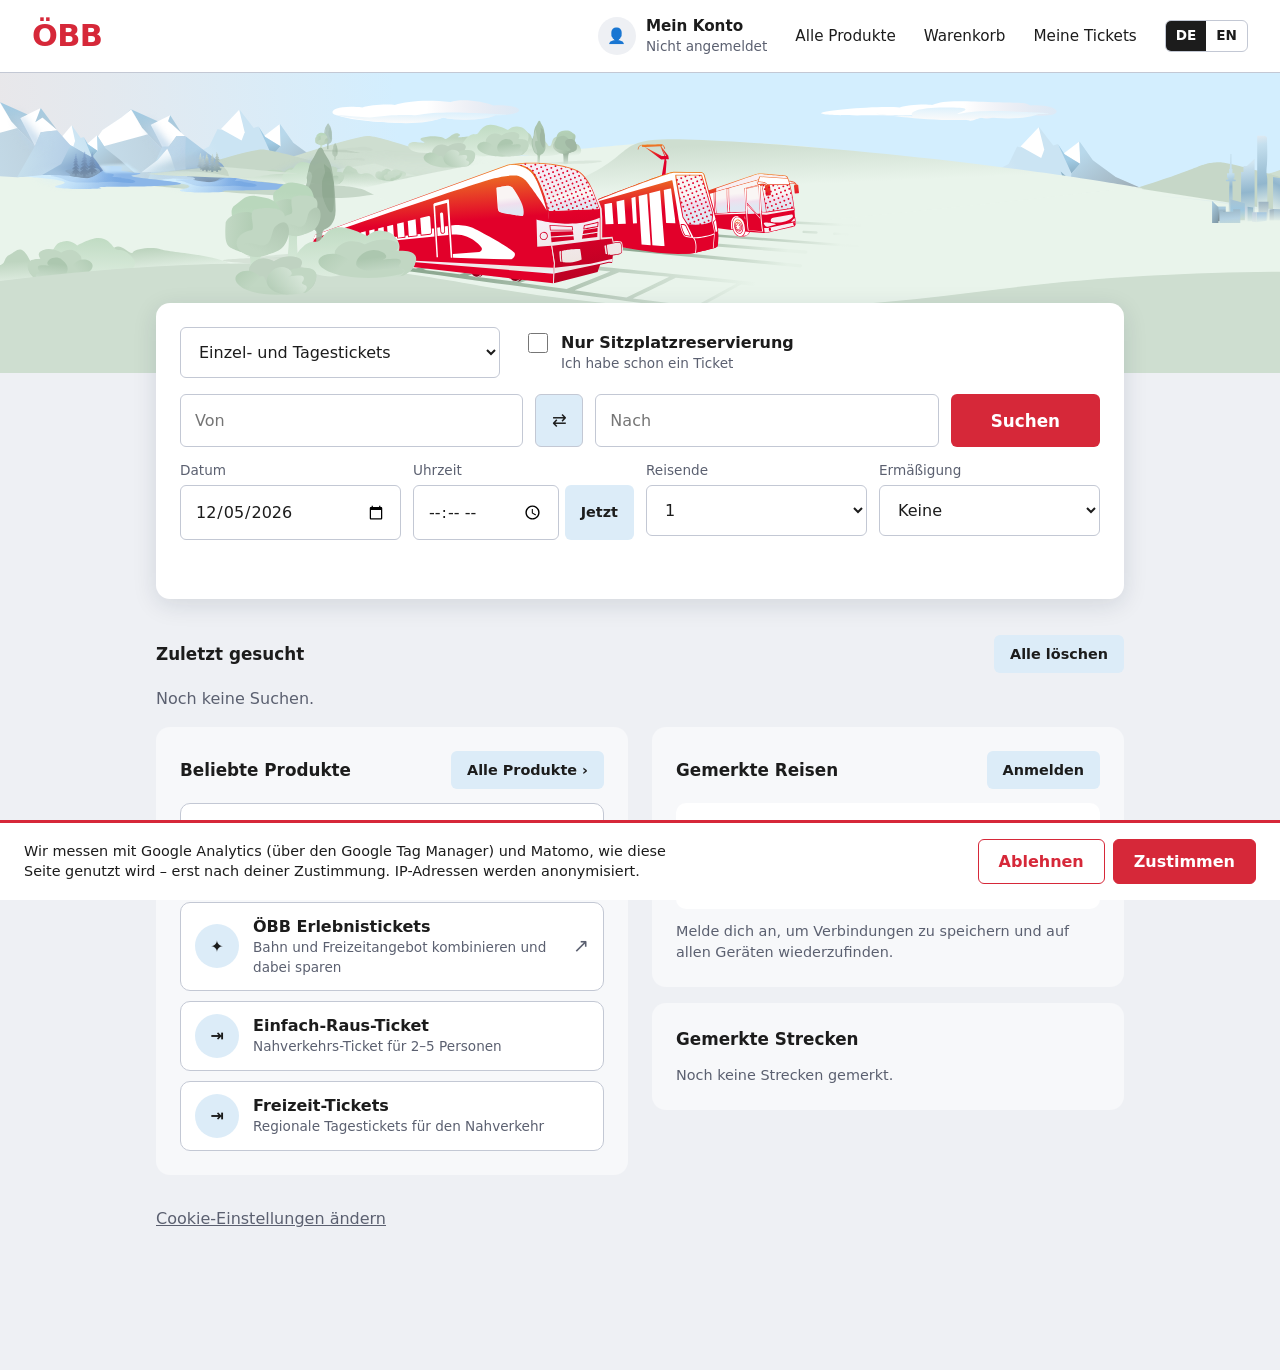
==== commit 9151c435: "Added a bunch of different site to genereate reportable user interactions" ====
--- a/index.html
+++ b/index.html
@@ -1,23 +1,26 @@
 <!DOCTYPE html>
 <html lang="de">
 <head>
+<meta http-equiv='cache-control' content='no-cache'> 
+<meta http-equiv='expires' content='0'> 
+<meta http-equiv='pragma' content='no-cache'>
 <meta charset="UTF-8">
 <meta name="viewport" content="width=device-width, initial-scale=1">
-<title>Ticketshop Prototype – ÖBB</title>
+<title>Ticketshop Prototype</title>
 <link rel="stylesheet" href="styles.css">
 </head>
 <body>
 
 <header class="site-header">
-  <a class="logo" href="#" aria-label="ÖBB Ticketshop">ÖBB</a>
+  <a class="logo" href="index.html" aria-label="ÖBB Ticketshop">ÖBB</a>
   <nav aria-label="Hauptnavigation">
     <button type="button" class="account" id="login-btn">
       <span class="avatar" aria-hidden="true">👤</span>
       <span><strong data-i18n="account">Mein Konto</strong><small data-i18n="logged_out">Nicht angemeldet</small></span>
     </button>
-    <a href="#" data-i18n="nav_products">Alle Produkte</a>
-    <a href="#" data-i18n="nav_cart">Warenkorb</a>
-    <a href="#" data-i18n="nav_tickets">Meine Tickets</a>
+    <a href="products.html" data-i18n="nav_products">Alle Produkte</a>
+    <a href="cart.html" data-i18n="nav_cart">Warenkorb</a>
+    <a href="tickets.html" data-i18n="nav_tickets">Meine Tickets</a>
     <div class="lang" role="group" aria-label="Sprache">
       <button type="button" data-lang="de" aria-pressed="true">DE</button>
       <button type="button" data-lang="en" aria-pressed="false">EN</button>
@@ -85,15 +88,15 @@
   <div class="two-col">
     <section class="panel">
       <div class="head"><h2 data-i18n="popular">Beliebte Produkte</h2>
-        <button type="button" class="soft" data-cta="all_products" data-i18n="all">Alle Produkte ›</button></div>
+        <button type="button" class="soft" data-cta="all_products" data-href="products.html" data-i18n="all">Alle Produkte ›</button></div>
       <ul class="products">
-        <li><button type="button" data-cta="vorteilscard"><span class="ico" aria-hidden="true">▬</span>
+        <li><button type="button" data-cta="vorteilscard" data-href="products.html"><span class="ico" aria-hidden="true">▬</span>
           <span><strong data-i18n="p1">Vorteilscard kaufen</strong><small data-i18n="p1d">Vorteilscard Classic, Jugend & Senior: ÖBB-Standardtickets um 50 % ermäßigt</small></span></button></li>
-        <li><button type="button" data-cta="erlebnis"><span class="ico" aria-hidden="true">✦</span>
+        <li><button type="button" data-cta="erlebnis" data-href="products.html"><span class="ico" aria-hidden="true">✦</span>
           <span><strong data-i18n="p2">ÖBB Erlebnistickets</strong><small data-i18n="p2d">Bahn und Freizeitangebot kombinieren und dabei sparen</small></span><span class="ext" aria-hidden="true">↗</span></button></li>
-        <li><button type="button" data-cta="einfach_raus"><span class="ico" aria-hidden="true">⇥</span>
+        <li><button type="button" data-cta="einfach_raus" data-href="products.html"><span class="ico" aria-hidden="true">⇥</span>
           <span><strong>Einfach-Raus-Ticket</strong><small data-i18n="p3d">Nahverkehrs-Ticket für 2–5 Personen</small></span></button></li>
-        <li><button type="button" data-cta="freizeit"><span class="ico" aria-hidden="true">⇥</span>
+        <li><button type="button" data-cta="freizeit" data-href="products.html"><span class="ico" aria-hidden="true">⇥</span>
           <span><strong data-i18n="p4">Freizeit-Tickets</strong><small data-i18n="p4d">Regionale Tagestickets für den Nahverkehr</small></span></button></li>
       </ul>
     </section>
@@ -123,6 +126,7 @@
   </div>
 </div>
 
+<script src="common.js"></script>
 <script src="index.js"></script>
 </body>
 </html>
--- a/styles.css
+++ b/styles.css
@@ -6,6 +6,9 @@
   :root{--ink:#eef1f6;--muted:#b4bccc;--bg:#141a26;--card:#1d2433;--line:#4a5470;--tint:#26314a;--red:#ff5a73;--red-dark:#ff7d90;--focus:#fff}
 }
 *{box-sizing:border-box}
+img{max-width:100%}
+[hidden]{display:none!important}
+.route-row>*,.details-row>*,.two-col>*,.type-row>*{min-width:0}
 body{margin:0;font-family:Inter,system-ui,-apple-system,"Segoe UI",Roboto,sans-serif;background:var(--bg);color:var(--ink);line-height:1.45}
 button,input,select{font:inherit;color:inherit}
 button{cursor:pointer}
@@ -14,7 +17,7 @@
 small{display:block;color:var(--muted);font-size:.85rem}
 
 /* Header */
-.site-header{background:var(--card);display:flex;align-items:center;justify-content:space-between;padding:14px 32px;border-bottom:1px solid var(--line)}
+.site-header{background:var(--card);display:flex;align-items:center;justify-content:space-between;padding:14px clamp(16px,4vw,32px);border-bottom:1px solid var(--line)}
 .logo{font-weight:800;font-size:1.9rem;color:var(--red);text-decoration:none;letter-spacing:-.02em}
 .site-header nav{display:flex;align-items:center;gap:28px;font-size:.95rem;font-weight:500}
 .site-header nav>a{color:var(--ink);text-decoration:none}
@@ -27,25 +30,27 @@
 .lang button[aria-pressed="true"]{background:var(--ink);color:var(--card)}
 
 /* Hero (Bild ist die Illustration) */
-.hero{height:300px;background:linear-gradient(#d3e6f6,#e2ece4);overflow:hidden}
+.hero{height:clamp(170px,26vw,300px);background:linear-gradient(#d3e6f6,#e2ece4);overflow:hidden}
 .hero-img{display:block;width:100%;height:100%;object-fit:cover;object-position:center bottom}
 
 /* Layout */
-main{max-width:1000px;margin:-70px auto 0;padding:0 16px 120px;position:relative}
-.card,.panel{background:var(--card);border-radius:14px;padding:24px}
+main{max-width:1000px;margin:calc(-1*clamp(36px,7vw,70px)) auto 0;padding:0 clamp(12px,3vw,16px) 140px;position:relative}
+main.subpage{margin-top:24px}
+.card,.panel{background:var(--card);border-radius:14px;padding:clamp(16px,3vw,24px)}
 .card{box-shadow:0 6px 24px rgba(20,30,60,.12);margin-bottom:16px}
 .panel{background:transparent;padding:20px 0 8px}
 .two-col{display:grid;grid-template-columns:1fr 1fr;gap:24px;margin-top:8px}
-.two-col>.panel,.stack>.panel{background:color-mix(in srgb,var(--card) 55%,var(--bg));border-radius:14px;padding:24px;margin-bottom:16px}
+.two-col>.panel,.stack>.panel{background:color-mix(in srgb,var(--card) 55%,var(--bg));border-radius:14px;padding:clamp(16px,3vw,24px);margin-bottom:16px}
 .stack{display:flex;flex-direction:column}
 .head{display:flex;justify-content:space-between;align-items:center;gap:12px;margin-bottom:14px}
+h1{margin:0 0 18px;font-size:1.6rem}
 h2{margin:0;font-size:1.05rem}
 .panel:not(.two-col>.panel):not(.stack>.panel){background:transparent}
 
 /* Formular */
 .type-row{display:flex;align-items:center;gap:24px;flex-wrap:wrap;margin-bottom:16px}
 select,input[type=text],input:not([type=checkbox]){width:100%;padding:14px;background:var(--card);border:1px solid var(--line);border-radius:6px}
-.select-wrap{min-width:240px}
+.select-wrap{flex:1 1 220px;max-width:320px;min-width:0}
 .check{display:flex;gap:10px;align-items:flex-start;cursor:pointer}
 .check input{width:20px;height:20px;margin-top:2px;accent-color:var(--red)}
 .route-row{display:grid;grid-template-columns:1fr auto 1fr auto;gap:12px;align-items:stretch}
@@ -58,6 +63,7 @@
 #result{margin:12px 0 0;min-height:1.4em;color:var(--muted)}
 .soft{border:0;background:var(--tint);padding:9px 16px;border-radius:6px;font-weight:600;font-size:.9rem;white-space:nowrap}
 .soft:hover{filter:brightness(.95)}
+a.soft{display:inline-block;text-decoration:none;color:inherit}
 
 /* Zuletzt gesucht */
 .chips{display:flex;gap:12px;flex-wrap:wrap}
@@ -79,6 +85,20 @@
 .hint{margin:0;color:var(--muted);font-size:.9rem}
 .link{background:none;border:0;color:var(--muted);text-decoration:underline;padding:0;margin-top:16px}
 
+/* Unterseiten (Produkte, Warenkorb, Meine Tickets) */
+.products .prow{display:flex;align-items:center;gap:14px;background:var(--card);border:1px solid var(--line);border-radius:10px;padding:14px 16px}
+.prow .grow{flex:1 1 auto;min-width:0}
+.prow .grow small{margin-top:2px}
+.prow .price{font-weight:700;white-space:nowrap;margin-left:auto}
+.products .prow button{width:auto;flex:none;display:inline-block;border:0;background:var(--tint);padding:10px 16px;border-radius:6px;font-weight:600;white-space:nowrap}
+.products .prow button:hover{filter:brightness(.95)}
+.card .hint{margin-top:12px}
+.total{display:flex;justify-content:space-between;font-weight:700;margin:16px 0}
+.actions{display:flex;gap:10px;flex-wrap:wrap;margin-top:16px}
+.notice{background:var(--tint);padding:14px;border-radius:10px;margin-top:12px}
+.notice p{margin:6px 0 12px}
+#cart-summary .primary,.notice .primary{padding:14px 32px}
+
 /* Cookie-Banner */
 .cookie-banner{position:fixed;inset:auto 0 0 0;background:var(--card);border-top:3px solid var(--red);padding:16px 24px;display:none;gap:16px;align-items:center;justify-content:space-between;flex-wrap:wrap;z-index:10}
 .cookie-banner p{margin:0;max-width:680px;font-size:.9rem}
@@ -92,13 +112,53 @@
 @keyframes prog{from{width:0}to{width:100%}}
 @media (prefers-reduced-motion:reduce){#loading-progress-bar{animation-duration:.01s}}
 
+/* ---------- Responsive ---------- */
+
+@media (max-width:1000px){
+  .site-header nav{gap:18px}
+}
+
+@media (max-width:900px){
+  .site-header nav>a{display:none}
+  .two-col{gap:16px}
+}
 @media (max-width:760px){
-  .site-header{padding:12px 16px}
-  .site-header nav>a{display:none}
-  .hero{height:200px}
-  main{margin-top:-40px}
   .two-col{grid-template-columns:1fr}
   .route-row{grid-template-columns:1fr}
   .swap{width:100%;height:44px}
   .primary{padding:14px}
+  .type-row{flex-direction:column;align-items:stretch;gap:14px}
+  .select-wrap{max-width:none;flex:none}
+  .head{flex-wrap:wrap}
+  .cookie-banner{padding:14px 16px calc(14px + env(safe-area-inset-bottom))}
+  .cookie-actions{width:100%}
+  .cookie-actions button{flex:1}
+}
+@media (max-width:600px){
+  .products .prow{flex-wrap:wrap}
+  .prow .grow{flex:1 1 calc(100% - 60px)}
+  .prow .price{margin-left:58px}
+  .products .prow button{margin-left:auto}
+}
+@media (max-width:480px){
+  .account>span:last-child{display:none}
+  .details-row{grid-template-columns:1fr 1fr}
+  .details-row .field:nth-child(2){grid-column:1/-1}
+  .chip{width:100%}
+  .chip>button:first-child{flex:1}
+  .products button{padding:10px 12px;gap:10px}
+  .ico{width:38px;height:38px}
+  .steps{padding:14px 14px 14px 34px}
+  input,select{padding:12px}
+}
+
+@media (max-width:340px){
+  .details-row{grid-template-columns:1fr}
+  .logo{font-size:1.6rem}
+}
+
+@media (pointer:coarse){
+  button,select,input{min-height:44px}
+  .lang button{min-height:36px}
+  .check input{min-height:20px}
 }
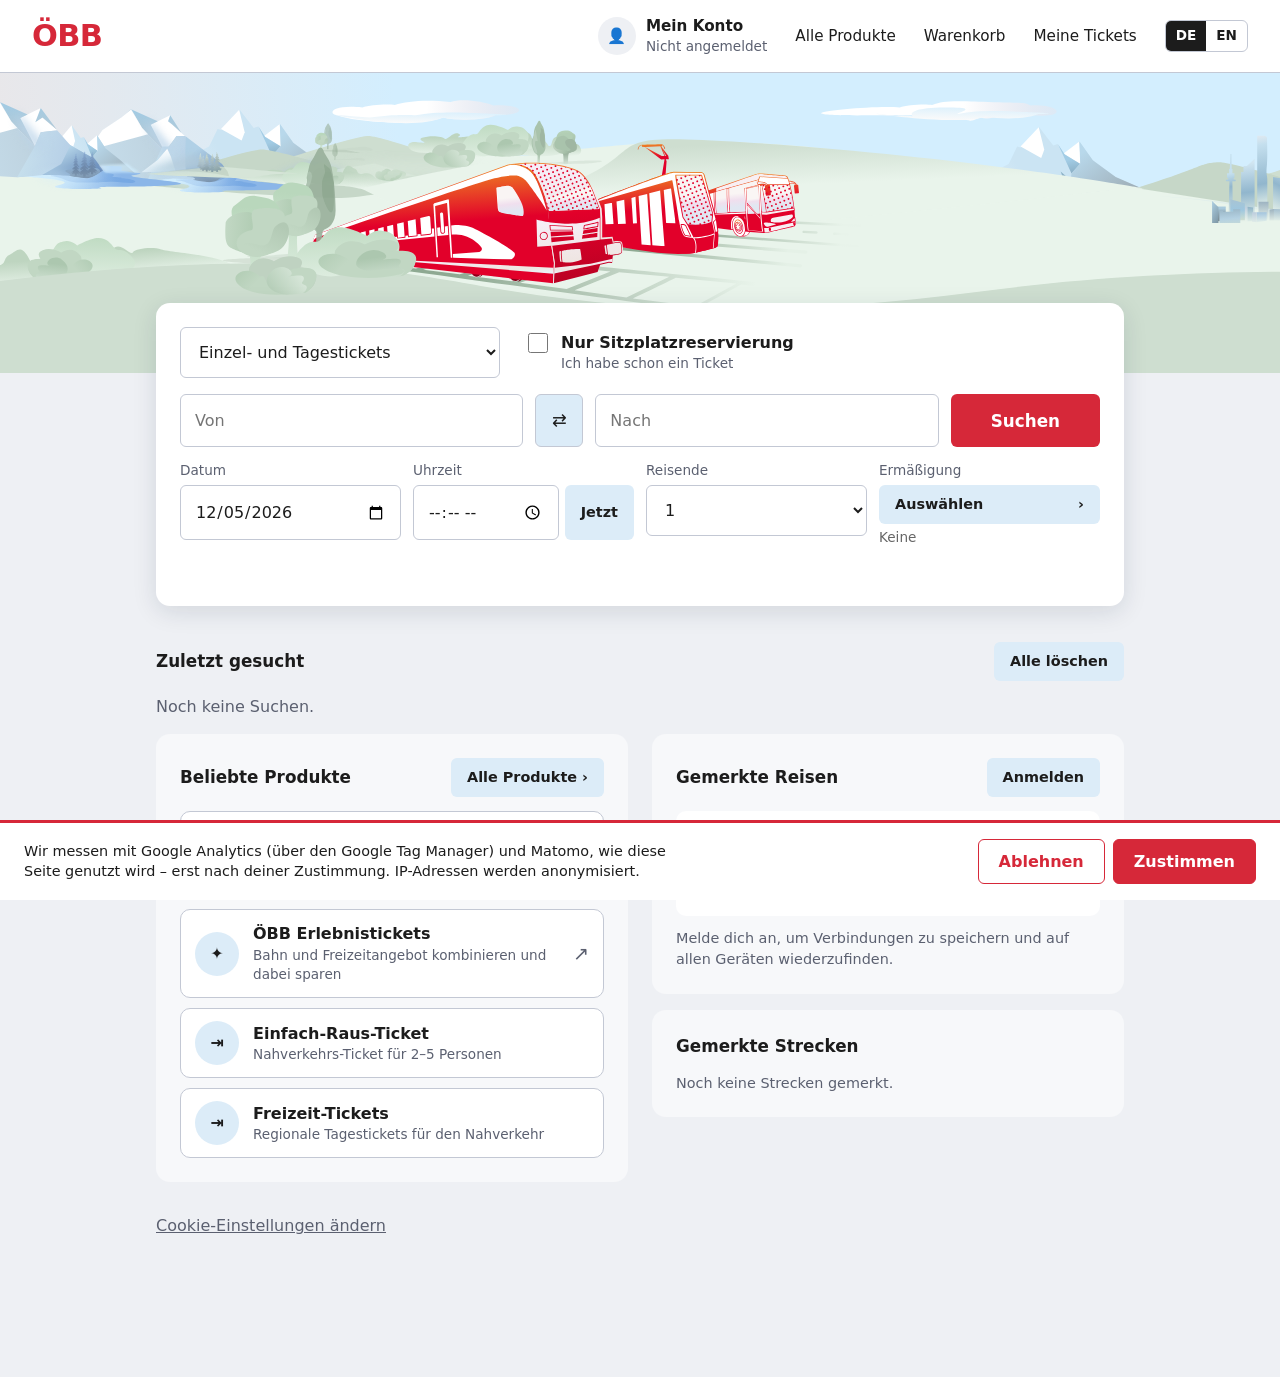
==== commit 8c798345: "Added A selection menue for Ermäßigungen. Made them display below Butten" ====
--- a/index.html
+++ b/index.html
@@ -73,8 +73,14 @@
         <div class="inline"><input id="time" type="time"><button type="button" class="soft" id="now-btn" data-i18n="now">Jetzt</button></div></div>
       <div class="field"><label for="pax" data-i18n="pax">Reisende</label>
         <select id="pax"><option>1</option><option>2</option><option>3</option><option>4</option><option>5</option><option>6</option></select></div>
-      <div class="field"><label for="disc" data-i18n="disc">Ermäßigung</label>
-        <select id="disc"><option value="none" data-i18n="disc_none">Keine</option><option value="classic">Vorteilscard Classic</option><option value="youth">Vorteilscard Jugend</option><option value="senior">Vorteilscard Senior</option></select></div>
+      <div class="field">
+        <label for="disc-btn" data-i18n="disc">Ermäßigung</label>
+        <button type="button" class="soft" id="disc-btn" style="width:100%; text-align:left; justify-content:space-between; display:flex;">
+          <span data-i18n="d_choose">Auswählen</span>
+          <span aria-hidden="true">›</span>
+        </button>
+        <small id="disc-summary" style="display: block; margin-top: 4px; color: #666;" data-i18n="disc_none">Keine</small>
+      </div>
     </div>
     <p id="result" role="status" aria-live="polite"></p>
   </form>
--- a/styles.css
+++ b/styles.css
@@ -3,13 +3,15 @@
   --bg:#eef0f4; --card:#fff; --line:#c3c8d4; --tint:#dcecf8; --focus:#000;
 }
 @media (prefers-color-scheme:dark){
-  :root{--ink:#eef1f6;--muted:#b4bccc;--bg:#141a26;--card:#1d2433;--line:#4a5470;--tint:#26314a;--red:#ff5a73;--red-dark:#ff7d90;--focus:#fff}
+  :root{--ink: #ffffff;--muted:#b4bccc;--bg:#141a26;--card:#1d2433;--line:#4a5470;--tint:#26314a;--red:#ff5a73;--red-dark:#ff7d90;--focus:#fff}
 }
 *{box-sizing:border-box}
 img{max-width:100%}
 [hidden]{display:none!important}
 .route-row>*,.details-row>*,.two-col>*,.type-row>*{min-width:0}
-body{margin:0;font-family:Inter,system-ui,-apple-system,"Segoe UI",Roboto,sans-serif;background:var(--bg);color:var(--ink);line-height:1.45}
+body{margin:0;font-family:Inter,system-ui,-apple-system,"Segoe UI",Roboto,sans-serif;background:var(--bg);
+  color:var(--ink);
+  line-height:1.45}
 button,input,select{font:inherit;color:inherit}
 button{cursor:pointer}
 :focus-visible{outline:2px solid var(--focus);outline-offset:2px}
@@ -86,7 +88,11 @@
 .link{background:none;border:0;color:var(--muted);text-decoration:underline;padding:0;margin-top:16px}
 
 /* Unterseiten (Produkte, Warenkorb, Meine Tickets) */
-.products .prow{display:flex;align-items:center;gap:14px;background:var(--card);border:1px solid var(--line);border-radius:10px;padding:14px 16px}
+.products .prow{display:flex;align-items:center;gap:14px;
+  background: #0e121c;
+  border:1px solid var(--line);border-radius:10px;padding:14px 16px}
+
+
 .prow .grow{flex:1 1 auto;min-width:0}
 .prow .grow small{margin-top:2px}
 .prow .price{font-weight:700;white-space:nowrap;margin-left:auto}
